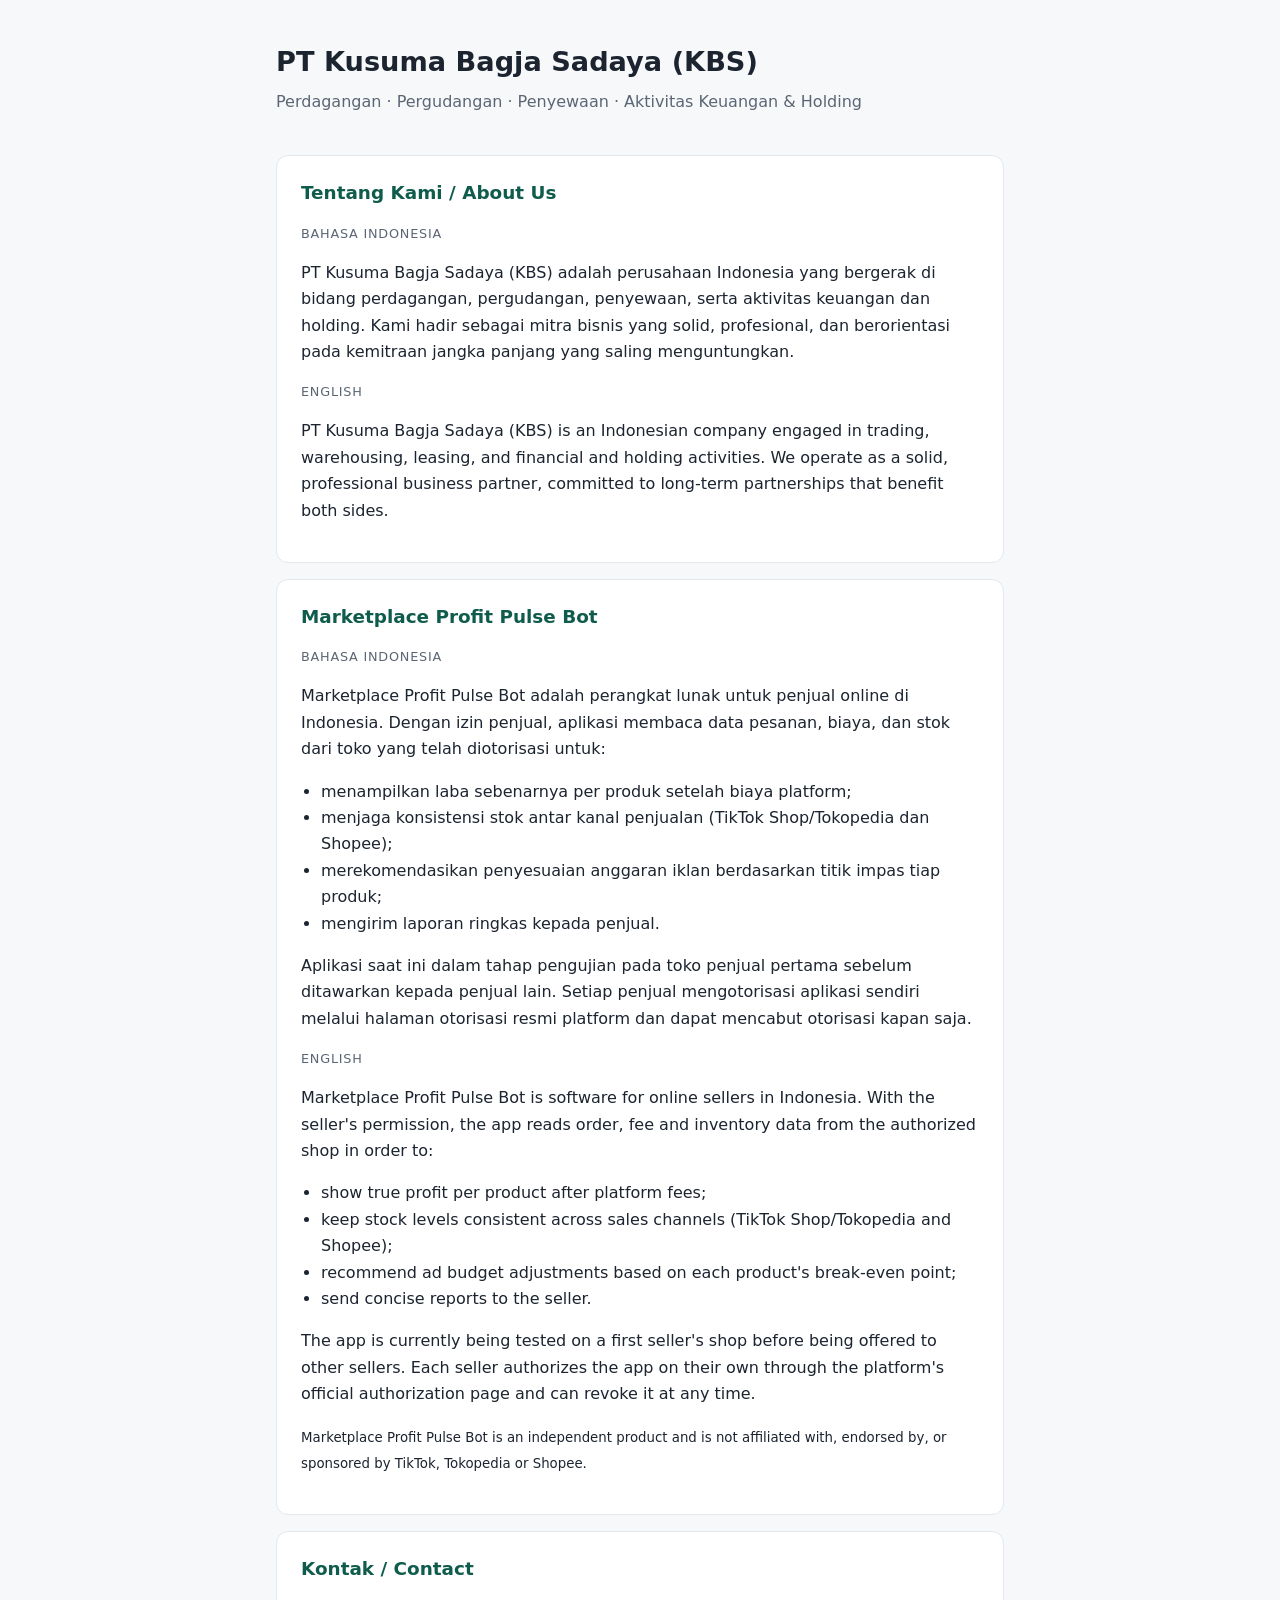
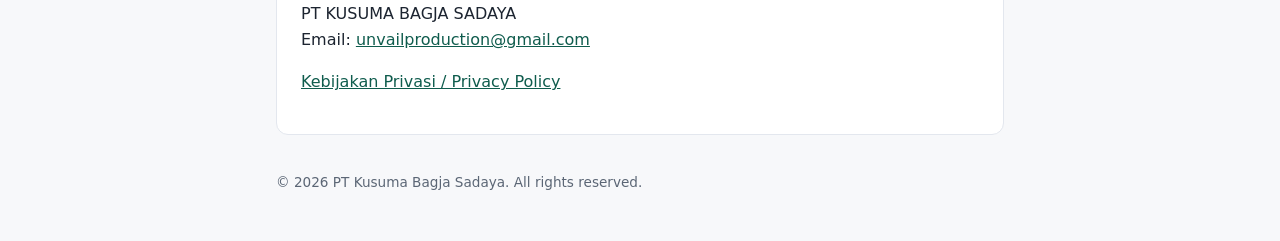
==== index.html @ 764142ad "Add files via upload" ====
<!doctype html>
<html lang="id">
<head>
<meta charset="utf-8">
<meta name="viewport" content="width=device-width, initial-scale=1">
<title>PT Kusuma Bagja Sadaya (KBS)</title>
<meta name="description" content="PT Kusuma Bagja Sadaya (KBS) - perdagangan, pergudangan, penyewaan, serta aktivitas keuangan dan holding. Developer of Marketplace Profit Pulse Bot.">
<style>
  :root { --bg:#f7f8fa; --card:#ffffff; --text:#1c2430; --muted:#5b6675; --line:#e3e7ee; --accent:#0f5c4d; }
  @media (prefers-color-scheme: dark) {
    :root { --bg:#12161c; --card:#1a2028; --text:#e8ecf1; --muted:#9aa5b4; --line:#2a3340; --accent:#5ad1b5; }
  }
  * { box-sizing: border-box; }
  body { margin:0; font-family: system-ui, -apple-system, "Segoe UI", Roboto, sans-serif; background:var(--bg); color:var(--text); line-height:1.65; }
  .wrap { max-width: 760px; margin: 0 auto; padding: 0 16px; }
  header { padding: 40px 0 24px; }
  header h1 { margin:0 0 4px; font-size: 1.7rem; }
  header p { margin:0; color:var(--muted); }
  section { background:var(--card); border:1px solid var(--line); border-radius:12px; padding: 22px 24px; margin: 16px 0; }
  h2 { margin:0 0 10px; font-size:1.15rem; color:var(--accent); }
  h3 { margin:16px 0 4px; font-size:1rem; }
  ul { padding-left: 20px; margin: 8px 0; }
  .lang { color:var(--muted); font-size:.8rem; text-transform:uppercase; letter-spacing:.06em; margin-top:14px; }
  a { color: var(--accent); }
  footer { padding: 20px 0 48px; color:var(--muted); font-size:.85rem; }
</style>
</head>
<body>
<div class="wrap">
  <header>
    <h1>PT Kusuma Bagja Sadaya (KBS)</h1>
    <p>Perdagangan · Pergudangan · Penyewaan · Aktivitas Keuangan &amp; Holding</p>
  </header>

  <section id="about">
    <h2>Tentang Kami / About Us</h2>
    <p class="lang">Bahasa Indonesia</p>
    <p>PT Kusuma Bagja Sadaya (KBS) adalah perusahaan Indonesia yang bergerak di bidang perdagangan, pergudangan, penyewaan, serta aktivitas keuangan dan holding. Kami hadir sebagai mitra bisnis yang solid, profesional, dan berorientasi pada kemitraan jangka panjang yang saling menguntungkan.</p>
    <p class="lang">English</p>
    <p>PT Kusuma Bagja Sadaya (KBS) is an Indonesian company engaged in trading, warehousing, leasing, and financial and holding activities. We operate as a solid, professional business partner, committed to long-term partnerships that benefit both sides.</p>
  </section>

  <section id="product">
    <h2>Marketplace Profit Pulse Bot</h2>
    <p class="lang">Bahasa Indonesia</p>
    <p>Marketplace Profit Pulse Bot adalah perangkat lunak untuk penjual online di Indonesia. Dengan izin penjual, aplikasi membaca data pesanan, biaya, dan stok dari toko yang telah diotorisasi untuk:</p>
    <ul>
      <li>menampilkan laba sebenarnya per produk setelah biaya platform;</li>
      <li>menjaga konsistensi stok antar kanal penjualan (TikTok Shop/Tokopedia dan Shopee);</li>
      <li>merekomendasikan penyesuaian anggaran iklan berdasarkan titik impas tiap produk;</li>
      <li>mengirim laporan ringkas kepada penjual.</li>
    </ul>
    <p>Aplikasi saat ini dalam tahap pengujian pada toko penjual pertama sebelum ditawarkan kepada penjual lain. Setiap penjual mengotorisasi aplikasi sendiri melalui halaman otorisasi resmi platform dan dapat mencabut otorisasi kapan saja.</p>
    <p class="lang">English</p>
    <p>Marketplace Profit Pulse Bot is software for online sellers in Indonesia. With the seller's permission, the app reads order, fee and inventory data from the authorized shop in order to:</p>
    <ul>
      <li>show true profit per product after platform fees;</li>
      <li>keep stock levels consistent across sales channels (TikTok Shop/Tokopedia and Shopee);</li>
      <li>recommend ad budget adjustments based on each product's break-even point;</li>
      <li>send concise reports to the seller.</li>
    </ul>
    <p>The app is currently being tested on a first seller's shop before being offered to other sellers. Each seller authorizes the app on their own through the platform's official authorization page and can revoke it at any time.</p>
    <p><small>Marketplace Profit Pulse Bot is an independent product and is not affiliated with, endorsed by, or sponsored by TikTok, Tokopedia or Shopee.</small></p>
  </section>

  <section id="contact">
    <h2>Kontak / Contact</h2>
    <p>PT KUSUMA BAGJA SADAYA<br>
    Email: <a href="mailto:unvailproduction@gmail.com">unvailproduction@gmail.com</a></p>
    <p><a href="privacy.html">Kebijakan Privasi / Privacy Policy</a></p>
  </section>

  <footer>© 2026 PT Kusuma Bagja Sadaya. All rights reserved.</footer>
</div>
</body>
</html>
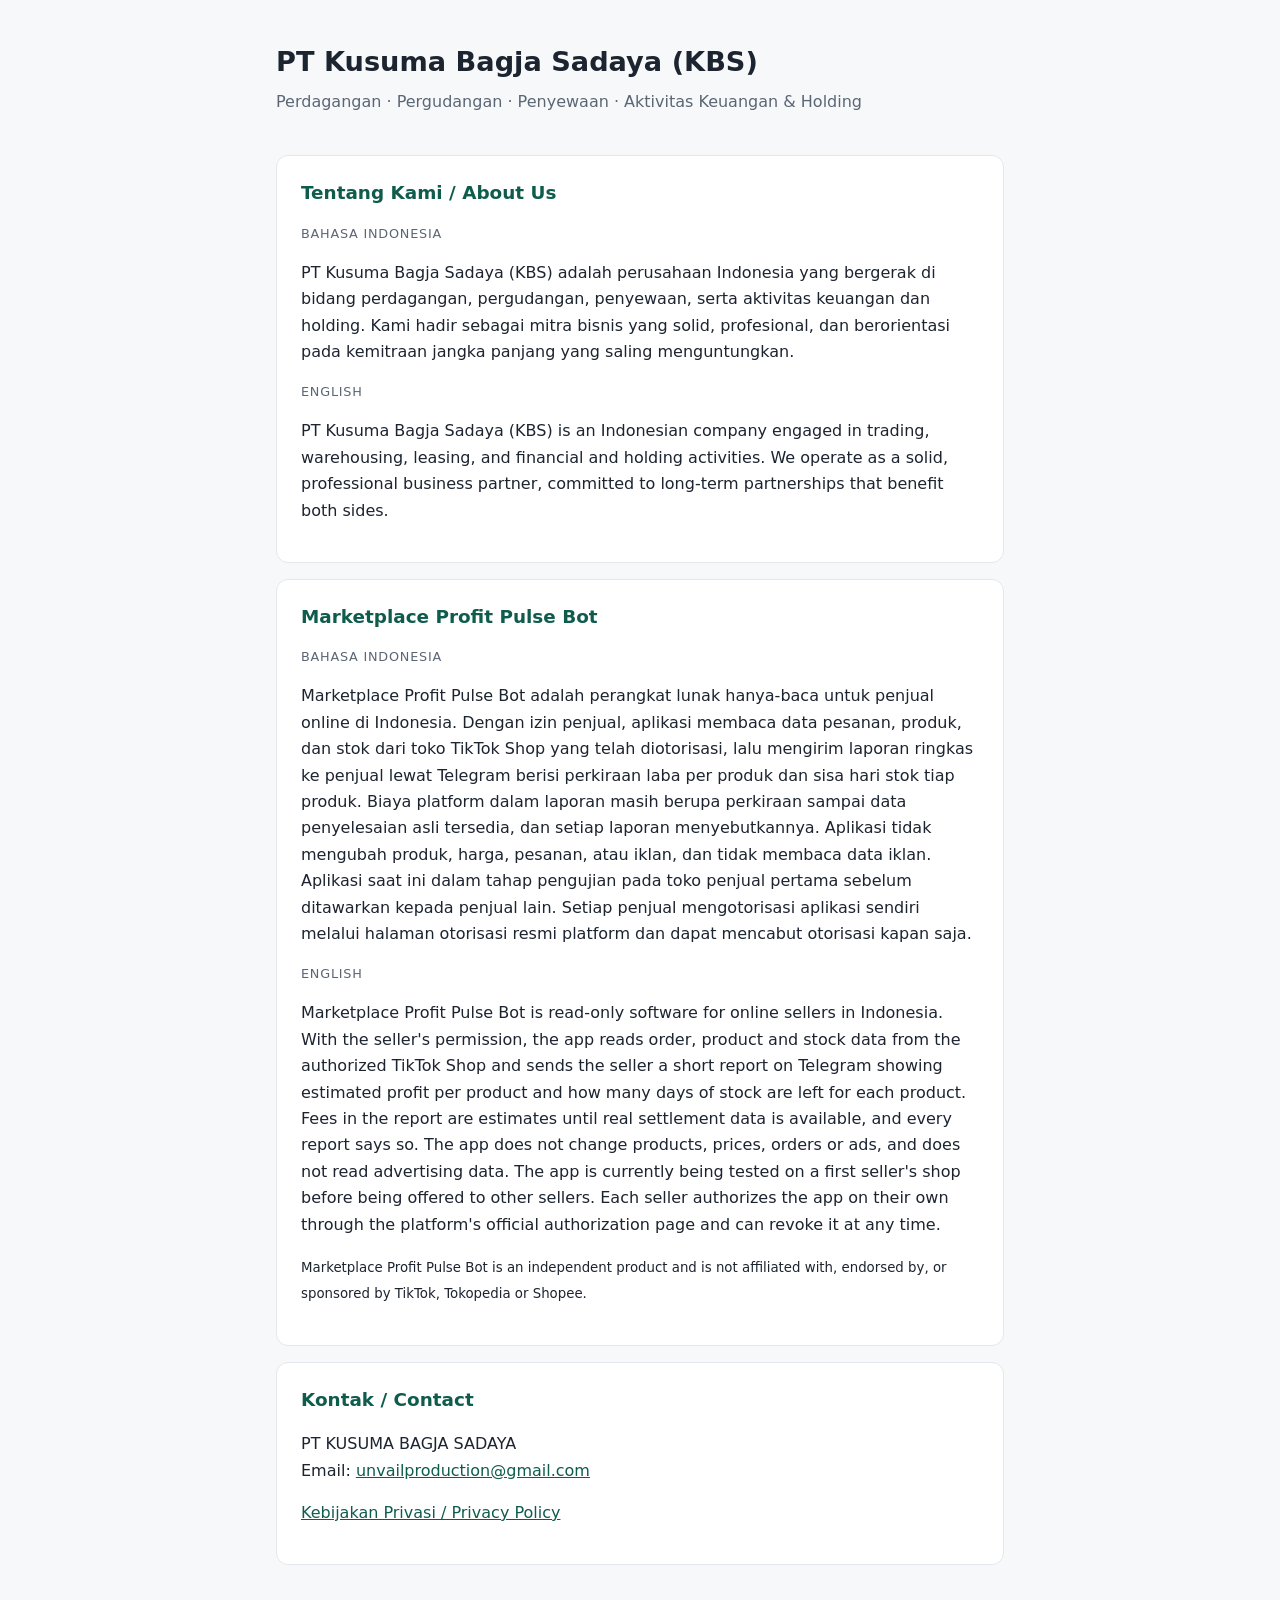
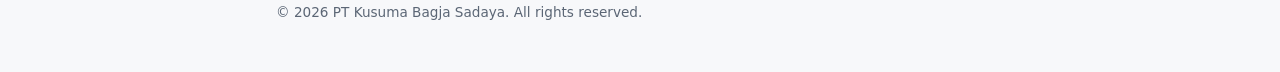
==== commit f5fb4e03: "Update index.html" ====
--- a/index.html
+++ b/index.html
@@ -43,23 +43,9 @@
   <section id="product">
     <h2>Marketplace Profit Pulse Bot</h2>
     <p class="lang">Bahasa Indonesia</p>
-    <p>Marketplace Profit Pulse Bot adalah perangkat lunak untuk penjual online di Indonesia. Dengan izin penjual, aplikasi membaca data pesanan, biaya, dan stok dari toko yang telah diotorisasi untuk:</p>
-    <ul>
-      <li>menampilkan laba sebenarnya per produk setelah biaya platform;</li>
-      <li>menjaga konsistensi stok antar kanal penjualan (TikTok Shop/Tokopedia dan Shopee);</li>
-      <li>merekomendasikan penyesuaian anggaran iklan berdasarkan titik impas tiap produk;</li>
-      <li>mengirim laporan ringkas kepada penjual.</li>
-    </ul>
-    <p>Aplikasi saat ini dalam tahap pengujian pada toko penjual pertama sebelum ditawarkan kepada penjual lain. Setiap penjual mengotorisasi aplikasi sendiri melalui halaman otorisasi resmi platform dan dapat mencabut otorisasi kapan saja.</p>
+    <p>Marketplace Profit Pulse Bot adalah perangkat lunak hanya-baca untuk penjual online di Indonesia. Dengan izin penjual, aplikasi membaca data pesanan, produk, dan stok dari toko TikTok Shop yang telah diotorisasi, lalu mengirim laporan ringkas ke penjual lewat Telegram berisi perkiraan laba per produk dan sisa hari stok tiap produk. Biaya platform dalam laporan masih berupa perkiraan sampai data penyelesaian asli tersedia, dan setiap laporan menyebutkannya. Aplikasi tidak mengubah produk, harga, pesanan, atau iklan, dan tidak membaca data iklan. Aplikasi saat ini dalam tahap pengujian pada toko penjual pertama sebelum ditawarkan kepada penjual lain. Setiap penjual mengotorisasi aplikasi sendiri melalui halaman otorisasi resmi platform dan dapat mencabut otorisasi kapan saja.</p>
     <p class="lang">English</p>
-    <p>Marketplace Profit Pulse Bot is software for online sellers in Indonesia. With the seller's permission, the app reads order, fee and inventory data from the authorized shop in order to:</p>
-    <ul>
-      <li>show true profit per product after platform fees;</li>
-      <li>keep stock levels consistent across sales channels (TikTok Shop/Tokopedia and Shopee);</li>
-      <li>recommend ad budget adjustments based on each product's break-even point;</li>
-      <li>send concise reports to the seller.</li>
-    </ul>
-    <p>The app is currently being tested on a first seller's shop before being offered to other sellers. Each seller authorizes the app on their own through the platform's official authorization page and can revoke it at any time.</p>
+    <p>Marketplace Profit Pulse Bot is read-only software for online sellers in Indonesia. With the seller's permission, the app reads order, product and stock data from the authorized TikTok Shop and sends the seller a short report on Telegram showing estimated profit per product and how many days of stock are left for each product. Fees in the report are estimates until real settlement data is available, and every report says so. The app does not change products, prices, orders or ads, and does not read advertising data. The app is currently being tested on a first seller's shop before being offered to other sellers. Each seller authorizes the app on their own through the platform's official authorization page and can revoke it at any time.</p>
     <p><small>Marketplace Profit Pulse Bot is an independent product and is not affiliated with, endorsed by, or sponsored by TikTok, Tokopedia or Shopee.</small></p>
   </section>
 
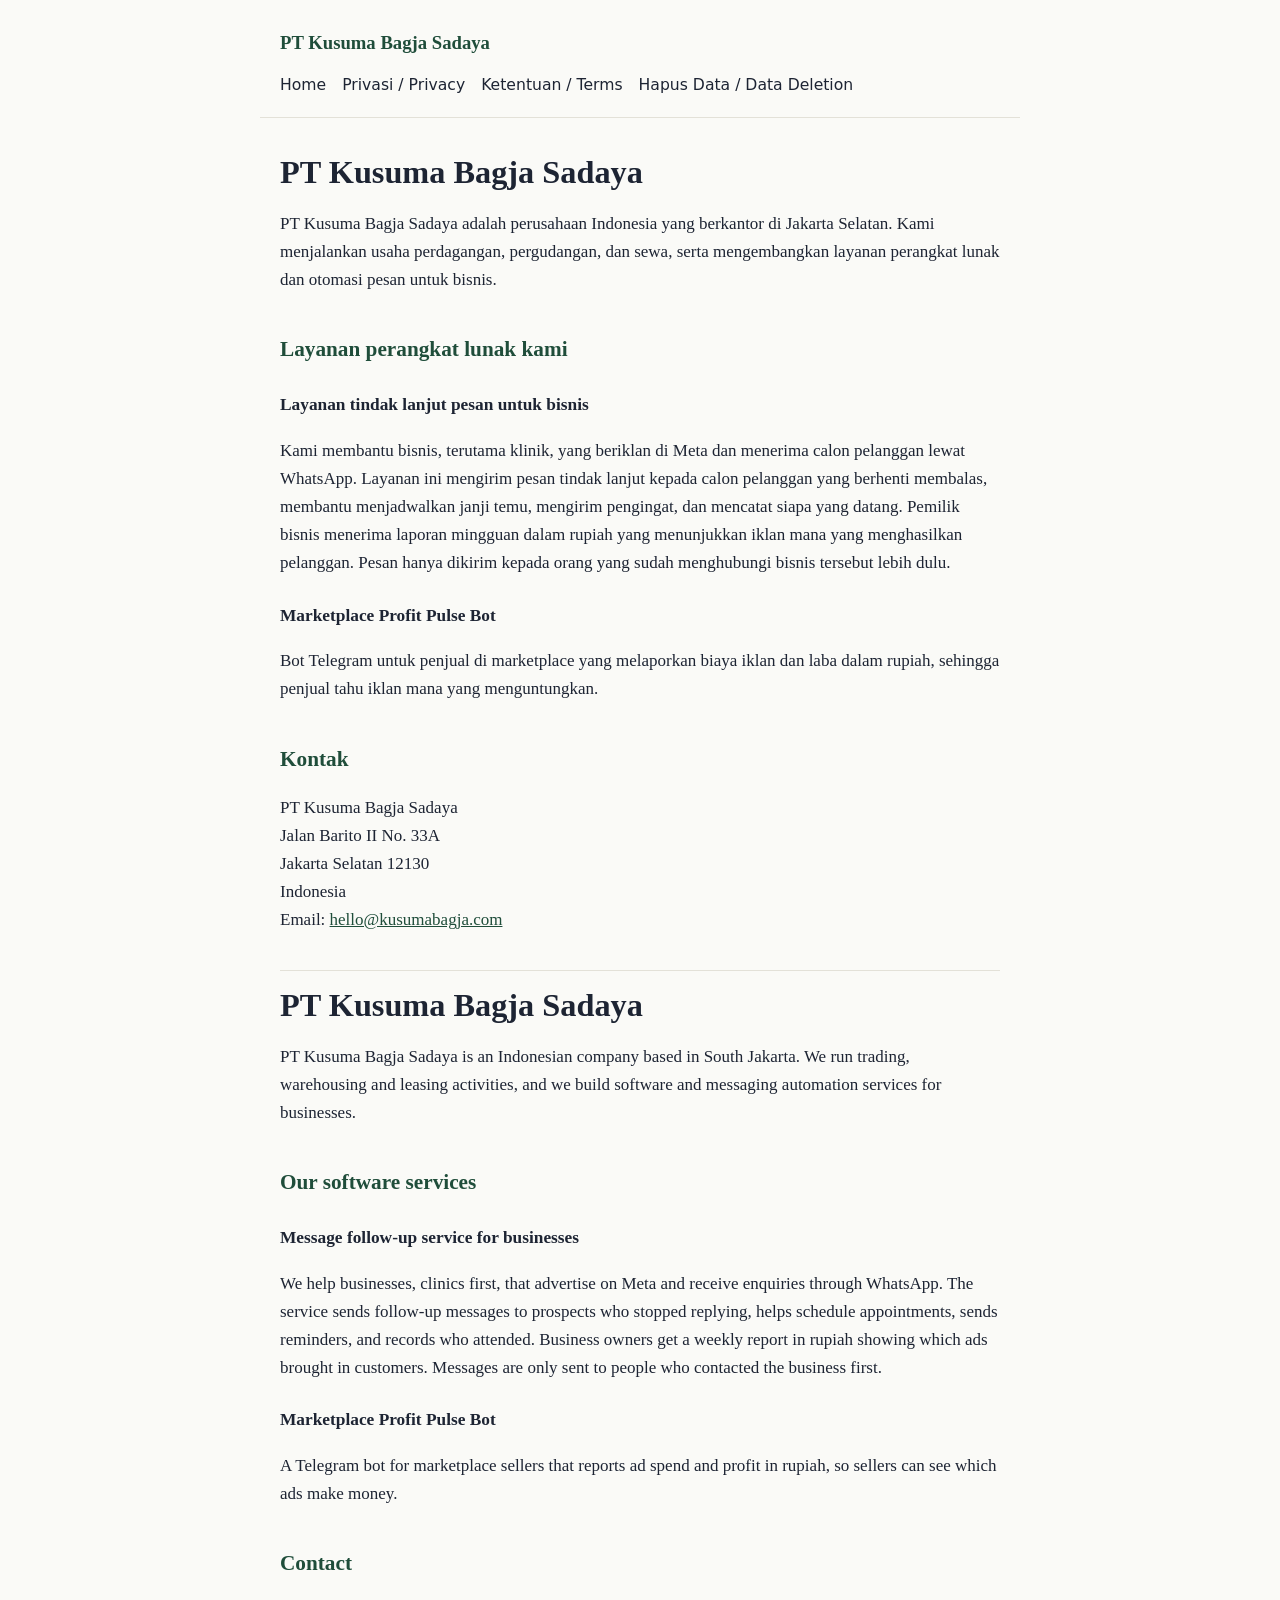
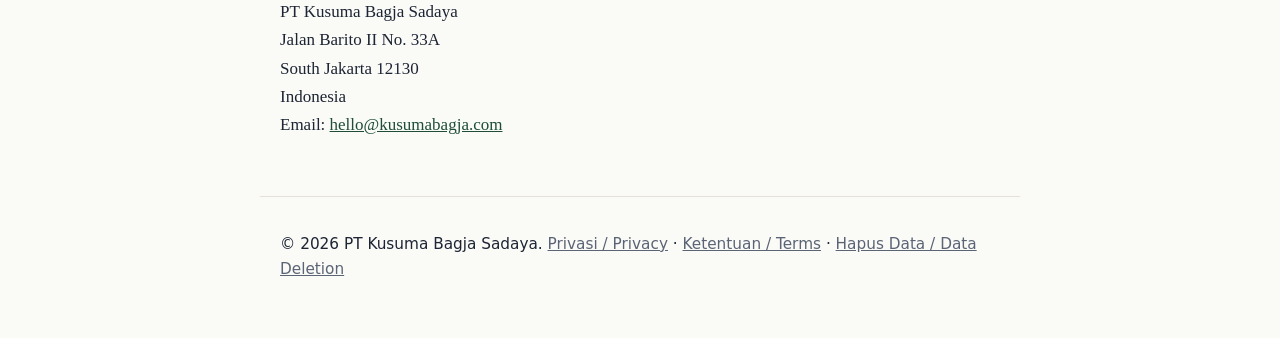
==== commit d133d428: "Add files via upload" ====
--- a/index.html
+++ b/index.html
@@ -1,62 +1,50 @@
-<!doctype html>
+<!DOCTYPE html>
 <html lang="id">
 <head>
 <meta charset="utf-8">
-<meta name="viewport" content="width=device-width, initial-scale=1">
-<title>PT Kusuma Bagja Sadaya (KBS)</title>
-<meta name="description" content="PT Kusuma Bagja Sadaya (KBS) - perdagangan, pergudangan, penyewaan, serta aktivitas keuangan dan holding. Developer of Marketplace Profit Pulse Bot.">
-<style>
-  :root { --bg:#f7f8fa; --card:#ffffff; --text:#1c2430; --muted:#5b6675; --line:#e3e7ee; --accent:#0f5c4d; }
-  @media (prefers-color-scheme: dark) {
-    :root { --bg:#12161c; --card:#1a2028; --text:#e8ecf1; --muted:#9aa5b4; --line:#2a3340; --accent:#5ad1b5; }
-  }
-  * { box-sizing: border-box; }
-  body { margin:0; font-family: system-ui, -apple-system, "Segoe UI", Roboto, sans-serif; background:var(--bg); color:var(--text); line-height:1.65; }
-  .wrap { max-width: 760px; margin: 0 auto; padding: 0 16px; }
-  header { padding: 40px 0 24px; }
-  header h1 { margin:0 0 4px; font-size: 1.7rem; }
-  header p { margin:0; color:var(--muted); }
-  section { background:var(--card); border:1px solid var(--line); border-radius:12px; padding: 22px 24px; margin: 16px 0; }
-  h2 { margin:0 0 10px; font-size:1.15rem; color:var(--accent); }
-  h3 { margin:16px 0 4px; font-size:1rem; }
-  ul { padding-left: 20px; margin: 8px 0; }
-  .lang { color:var(--muted); font-size:.8rem; text-transform:uppercase; letter-spacing:.06em; margin-top:14px; }
-  a { color: var(--accent); }
-  footer { padding: 20px 0 48px; color:var(--muted); font-size:.85rem; }
-</style>
+<meta name="viewport" content="width=device-width,initial-scale=1">
+<title>PT Kusuma Bagja Sadaya</title>
+<meta name="description" content="PT Kusuma Bagja Sadaya: perdagangan, pergudangan, sewa, dan layanan otomasi pesan dan perangkat lunak untuk bisnis. / Trading, warehousing, leasing, and software and messaging automation services.">
+<link rel="stylesheet" href="style.css">
 </head>
 <body>
-<div class="wrap">
-  <header>
-    <h1>PT Kusuma Bagja Sadaya (KBS)</h1>
-    <p>Perdagangan · Pergudangan · Penyewaan · Aktivitas Keuangan &amp; Holding</p>
-  </header>
+<header>
+<a class="brand" href="index.html">PT Kusuma Bagja Sadaya</a>
+<nav><a href="index.html">Home</a><a href="privacy.html">Privasi / Privacy</a><a href="terms.html">Ketentuan / Terms</a><a href="data-deletion.html">Hapus Data / Data Deletion</a></nav>
+</header>
+<main>
 
-  <section id="about">
-    <h2>Tentang Kami / About Us</h2>
-    <p class="lang">Bahasa Indonesia</p>
-    <p>PT Kusuma Bagja Sadaya (KBS) adalah perusahaan Indonesia yang bergerak di bidang perdagangan, pergudangan, penyewaan, serta aktivitas keuangan dan holding. Kami hadir sebagai mitra bisnis yang solid, profesional, dan berorientasi pada kemitraan jangka panjang yang saling menguntungkan.</p>
-    <p class="lang">English</p>
-    <p>PT Kusuma Bagja Sadaya (KBS) is an Indonesian company engaged in trading, warehousing, leasing, and financial and holding activities. We operate as a solid, professional business partner, committed to long-term partnerships that benefit both sides.</p>
-  </section>
+<section id="id" lang="id">
+<h1>PT Kusuma Bagja Sadaya</h1>
+<p>PT Kusuma Bagja Sadaya adalah perusahaan Indonesia yang berkantor di Jakarta Selatan. Kami menjalankan usaha perdagangan, pergudangan, dan sewa, serta mengembangkan layanan perangkat lunak dan otomasi pesan untuk bisnis.</p>
 
-  <section id="product">
-    <h2>Marketplace Profit Pulse Bot</h2>
-    <p class="lang">Bahasa Indonesia</p>
-    <p>Marketplace Profit Pulse Bot adalah perangkat lunak hanya-baca untuk penjual online di Indonesia. Dengan izin penjual, aplikasi membaca data pesanan, produk, dan stok dari toko TikTok Shop yang telah diotorisasi, lalu mengirim laporan ringkas ke penjual lewat Telegram berisi perkiraan laba per produk dan sisa hari stok tiap produk. Biaya platform dalam laporan masih berupa perkiraan sampai data penyelesaian asli tersedia, dan setiap laporan menyebutkannya. Aplikasi tidak mengubah produk, harga, pesanan, atau iklan, dan tidak membaca data iklan. Aplikasi saat ini dalam tahap pengujian pada toko penjual pertama sebelum ditawarkan kepada penjual lain. Setiap penjual mengotorisasi aplikasi sendiri melalui halaman otorisasi resmi platform dan dapat mencabut otorisasi kapan saja.</p>
-    <p class="lang">English</p>
-    <p>Marketplace Profit Pulse Bot is read-only software for online sellers in Indonesia. With the seller's permission, the app reads order, product and stock data from the authorized TikTok Shop and sends the seller a short report on Telegram showing estimated profit per product and how many days of stock are left for each product. Fees in the report are estimates until real settlement data is available, and every report says so. The app does not change products, prices, orders or ads, and does not read advertising data. The app is currently being tested on a first seller's shop before being offered to other sellers. Each seller authorizes the app on their own through the platform's official authorization page and can revoke it at any time.</p>
-    <p><small>Marketplace Profit Pulse Bot is an independent product and is not affiliated with, endorsed by, or sponsored by TikTok, Tokopedia or Shopee.</small></p>
-  </section>
+<h2>Layanan perangkat lunak kami</h2>
+<h3>Layanan tindak lanjut pesan untuk bisnis</h3>
+<p>Kami membantu bisnis, terutama klinik, yang beriklan di Meta dan menerima calon pelanggan lewat WhatsApp. Layanan ini mengirim pesan tindak lanjut kepada calon pelanggan yang berhenti membalas, membantu menjadwalkan janji temu, mengirim pengingat, dan mencatat siapa yang datang. Pemilik bisnis menerima laporan mingguan dalam rupiah yang menunjukkan iklan mana yang menghasilkan pelanggan. Pesan hanya dikirim kepada orang yang sudah menghubungi bisnis tersebut lebih dulu.</p>
+<h3>Marketplace Profit Pulse Bot</h3>
+<p>Bot Telegram untuk penjual di marketplace yang melaporkan biaya iklan dan laba dalam rupiah, sehingga penjual tahu iklan mana yang menguntungkan.</p>
 
-  <section id="contact">
-    <h2>Kontak / Contact</h2>
-    <p>PT KUSUMA BAGJA SADAYA<br>
-    Email: <a href="mailto:unvailproduction@gmail.com">unvailproduction@gmail.com</a></p>
-    <p><a href="privacy.html">Kebijakan Privasi / Privacy Policy</a></p>
-  </section>
+<h2>Kontak</h2>
+<p>PT Kusuma Bagja Sadaya<br>Jalan Barito II No. 33A<br>Jakarta Selatan 12130<br>Indonesia<br>Email: <a href="mailto:hello@kusumabagja.com">hello@kusumabagja.com</a></p>
+</section>
 
-  <footer>© 2026 PT Kusuma Bagja Sadaya. All rights reserved.</footer>
-</div>
+<section id="en" class="lang" lang="en">
+<h1>PT Kusuma Bagja Sadaya</h1>
+<p>PT Kusuma Bagja Sadaya is an Indonesian company based in South Jakarta. We run trading, warehousing and leasing activities, and we build software and messaging automation services for businesses.</p>
+
+<h2>Our software services</h2>
+<h3>Message follow-up service for businesses</h3>
+<p>We help businesses, clinics first, that advertise on Meta and receive enquiries through WhatsApp. The service sends follow-up messages to prospects who stopped replying, helps schedule appointments, sends reminders, and records who attended. Business owners get a weekly report in rupiah showing which ads brought in customers. Messages are only sent to people who contacted the business first.</p>
+<h3>Marketplace Profit Pulse Bot</h3>
+<p>A Telegram bot for marketplace sellers that reports ad spend and profit in rupiah, so sellers can see which ads make money.</p>
+
+<h2>Contact</h2>
+<p>PT Kusuma Bagja Sadaya<br>Jalan Barito II No. 33A<br>South Jakarta 12130<br>Indonesia<br>Email: <a href="mailto:hello@kusumabagja.com">hello@kusumabagja.com</a></p>
+</section>
+
+</main>
+<footer>
+<p>&copy; 2026 PT Kusuma Bagja Sadaya. <a href="privacy.html">Privasi / Privacy</a> &middot; <a href="terms.html">Ketentuan / Terms</a> &middot; <a href="data-deletion.html">Hapus Data / Data Deletion</a></p>
+</footer>
 </body>
 </html>
--- a/style.css
+++ b/style.css
@@ -0,0 +1,18 @@
+:root{--bg:#fafaf7;--fg:#1d2433;--muted:#5b6475;--line:#e3e1d8;--accent:#1f4d3a}
+*{box-sizing:border-box}
+body{margin:0;background:var(--bg);color:var(--fg);font:17px/1.65 Georgia,"Times New Roman",serif}
+header,main,footer{max-width:760px;margin:0 auto;padding:0 20px}
+header{padding-top:28px;padding-bottom:18px;border-bottom:1px solid var(--line);display:flex;flex-wrap:wrap;gap:12px 24px;align-items:baseline;justify-content:space-between}
+header a.brand{font-weight:bold;color:var(--accent);text-decoration:none;font-size:1.1em}
+nav a{margin-right:16px;color:var(--fg);text-decoration:none;font-size:.92em;font-family:system-ui,sans-serif}
+nav a:hover{text-decoration:underline}
+main{padding-top:28px;padding-bottom:40px}
+h1{font-size:1.9em;line-height:1.25;margin:.2em 0 .4em}
+h2{font-size:1.25em;margin:1.8em 0 .4em;color:var(--accent)}
+h3{font-size:1.02em;margin:1.4em 0 .3em}
+p,li{color:var(--fg)}
+.muted{color:var(--muted);font-size:.9em}
+.lang{border-top:1px solid var(--line);margin-top:36px;padding-top:8px}
+a{color:var(--accent)}
+footer{border-top:1px solid var(--line);padding-top:20px;padding-bottom:40px;color:var(--muted);font-size:.9em;font-family:system-ui,sans-serif}
+footer a{color:var(--muted)}
